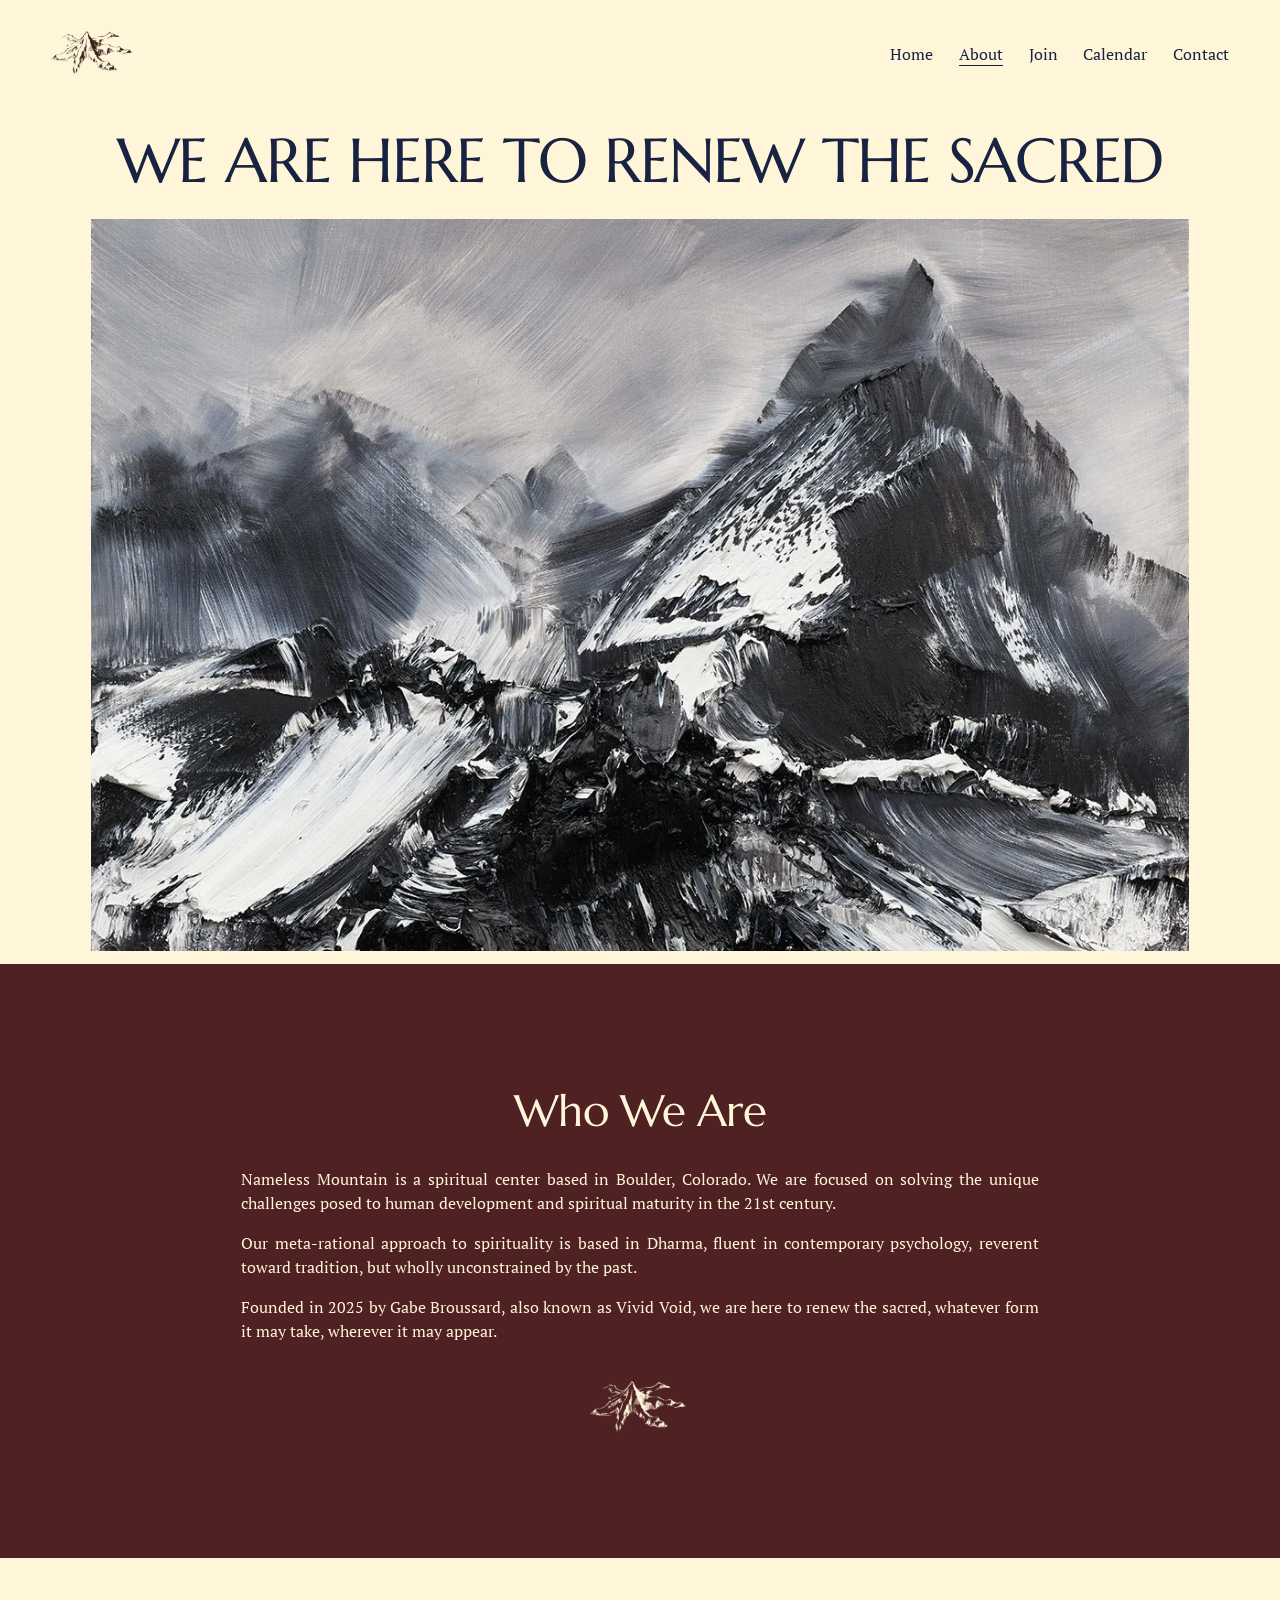
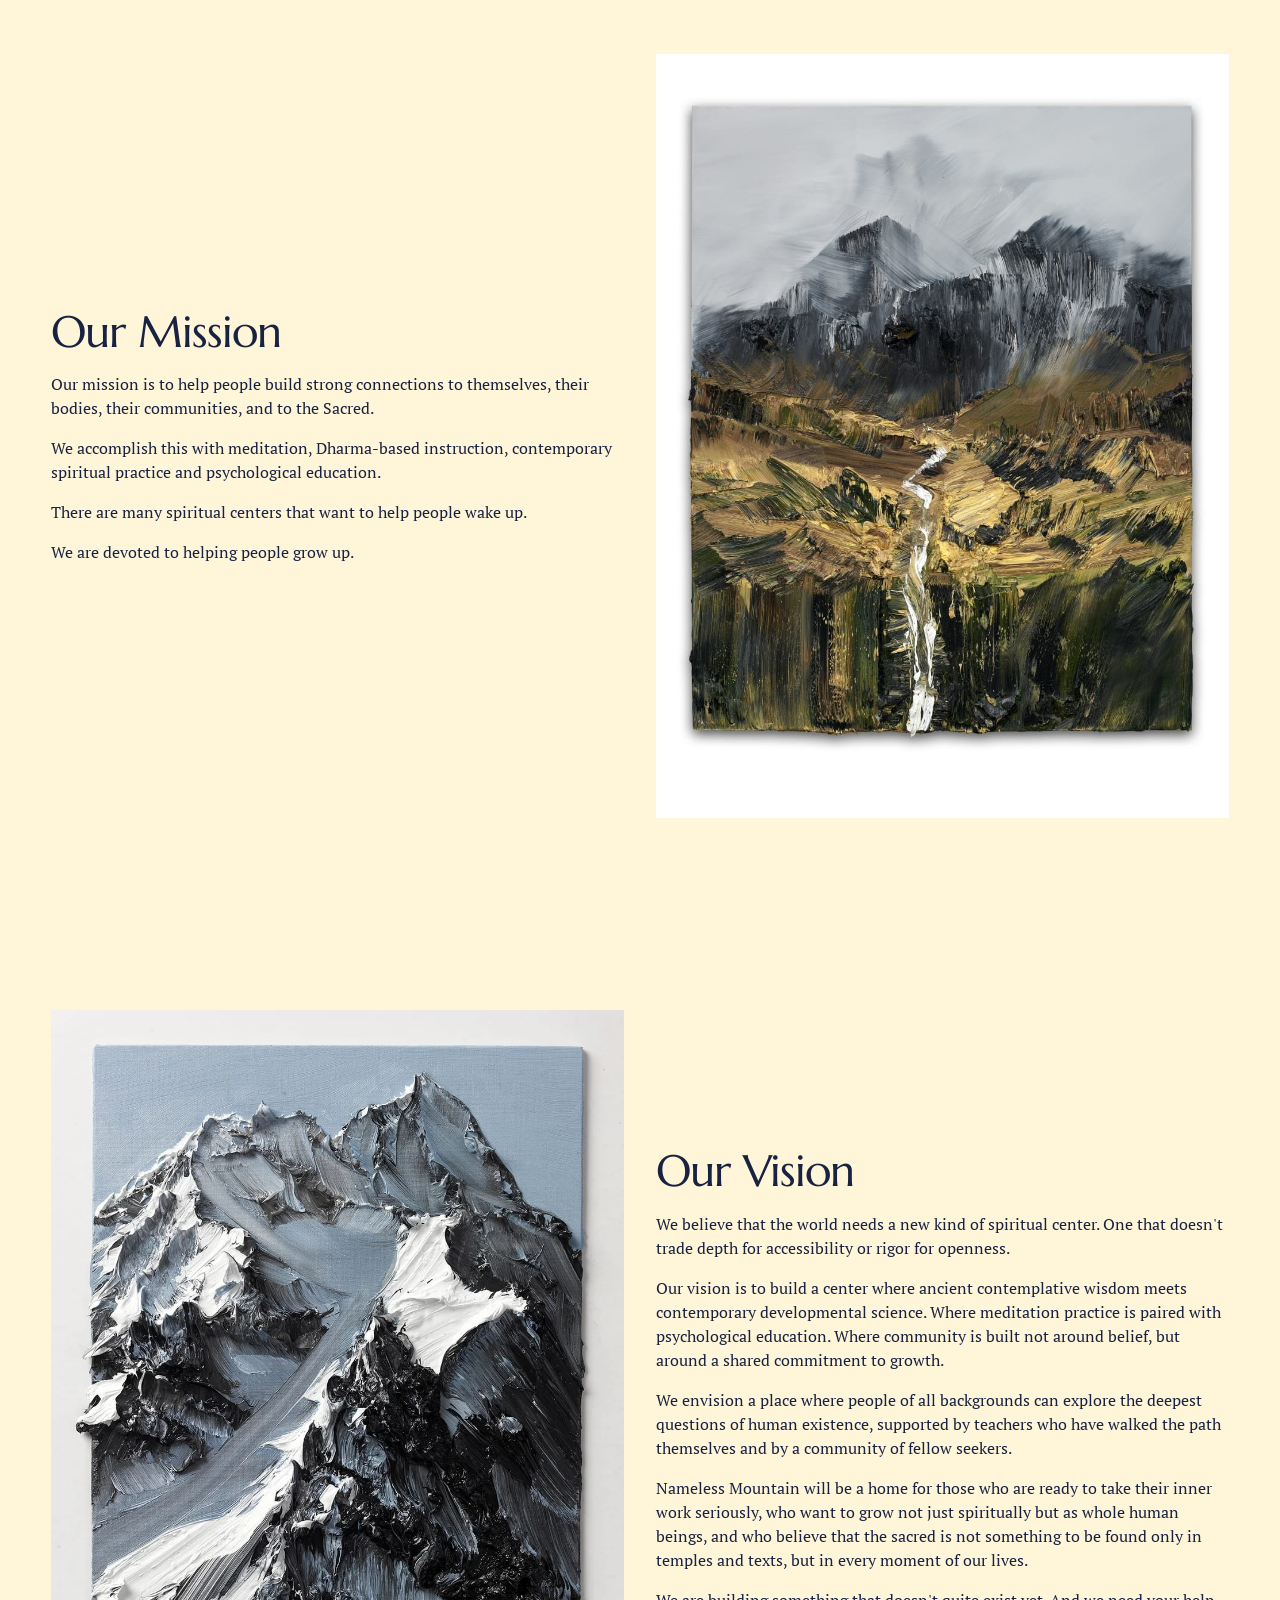
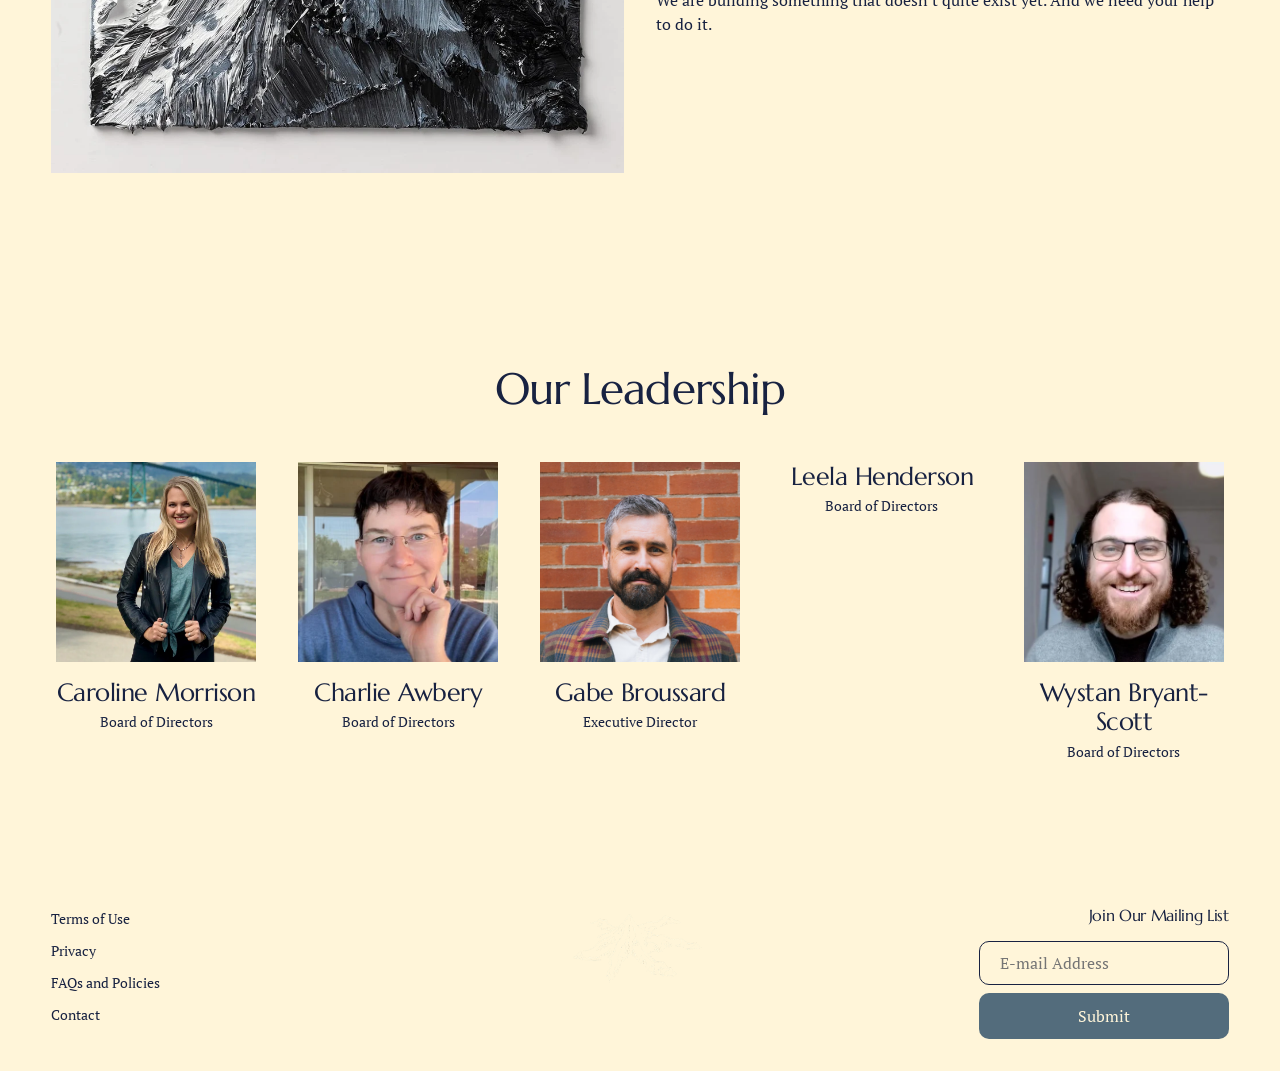
==== about.html @ 77c98026 "Clean rebuild of namelessmountain.org in minimal HTML/CSS/JS Mirror of the Squarespace-hosted site r" ====
<!doctype html>
<html lang="en-US">
<head>
  <meta charset="utf-8">
  <meta name="viewport" content="width=device-width, initial-scale=1">
  <title>Our Story - Nameless Mountain</title>
  <link rel="icon" type="image/x-icon" href="https://assets.squarespace.com/universal/default-favicon.ico">
  <link rel="stylesheet" href="style.css">
</head>
<body>
  <div class="site-wrapper">
    <header class="header">
      <div class="header-inner">
        <div class="header-logo">
          <a href="/"><img src="images/logo.png" alt="Nameless Mountain"></a>
        </div>
        <nav class="header-nav">
          <a href="/">Home</a>
          <a href="about.html" aria-current="page">About</a>
          <a href="join.html">Join</a>
          <a href="calendar.html">Calendar</a>
          <a href="contact.html">Contact</a>
        </nav>
        <button class="header-burger" aria-label="Menu" onclick="document.getElementById('mobile-menu').classList.add('open')">
          <span></span><span></span><span></span>
        </button>
      </div>
    </header>

    <div id="mobile-menu" class="mobile-menu">
      <button class="mobile-menu-close" aria-label="Close menu" onclick="this.parentElement.classList.remove('open')">&times;</button>
      <a href="/">Home</a>
      <a href="about.html">About</a>
      <a href="join.html">Join</a>
      <a href="calendar.html">Calendar</a>
      <a href="contact.html">Contact</a>
    </div>

    <main>
      <!-- Hero heading -->
      <section class="section section-white section-pad" style="padding-top: 8rem;">
        <div class="content-wrapper text-center">
          <h1>WE ARE HERE TO RENEW THE SACRED</h1>
        </div>
      </section>

      <!-- Landscape photo -->
      <section class="section section-white section-pad">
        <div class="content-wrapper" style="max-width: 1200px;">
          <img src="images/about-landscape.jpg" alt="Mountain landscape" class="img-cover" style="width: 100%; aspect-ratio: 3/2;">
        </div>
      </section>

      <!-- Who We Are -->
      <section class="section section-dark section-height-medium section-pad-xl">
        <div class="content-wrapper" style="max-width: 900px; text-align: center;">
          <h2>Who We Are</h2>
          <div class="text-justify" style="margin-top: 2rem;">
            <p>Nameless Mountain is a spiritual center based in Boulder, Colorado. We are focused on solving the unique challenges posed to human development and spiritual maturity in the 21st century.</p>
            <p>Our meta-rational approach to spirituality is based in Dharma, fluent in contemporary psychology, reverent toward tradition, but wholly unconstrained by the past.</p>
            <p>Founded in 2025 by Gabe Broussard, also known as Vivid Void, we are here to renew the sacred, whatever form it may take, wherever it may appear.</p>
          </div>
          <div style="margin-top: 2rem;">
            <img src="images/logo-cream.png" alt="Nameless Mountain" style="height: 60px; width: auto; margin: 0 auto;">
          </div>
        </div>
      </section>

      <!-- Our Mission -->
      <section class="section section-white section-pad-xl">
        <div class="content-wrapper">
          <div class="two-col">
            <div class="two-col-text">
              <h2>Our Mission</h2>
              <p>Our mission is to help people build strong connections to themselves, their bodies, their communities, and to the Sacred.</p>
              <p>We accomplish this with meditation, Dharma-based instruction, contemporary spiritual practice and psychological education.</p>
              <p>There are many spiritual centers that want to help people wake up.</p>
              <p>We are devoted to helping people grow up.</p>
            </div>
            <div>
              <img src="images/mission-painting.jpg" alt="Mountain painting" class="img-cover" style="aspect-ratio: 3/4;">
            </div>
          </div>
        </div>
      </section>

      <!-- Our Vision -->
      <section class="section section-white section-pad-xl">
        <div class="content-wrapper">
          <div class="two-col two-col-reverse">
            <div>
              <img src="images/vision-painting.jpg" alt="Mountain painting" class="img-cover" style="aspect-ratio: 3/4;">
            </div>
            <div class="two-col-text">
              <h2>Our Vision</h2>
              <p>We believe that the world needs a new kind of spiritual center. One that doesn't trade depth for accessibility or rigor for openness.</p>
              <p>Our vision is to build a center where ancient contemplative wisdom meets contemporary developmental science. Where meditation practice is paired with psychological education. Where community is built not around belief, but around a shared commitment to growth.</p>
              <p>We envision a place where people of all backgrounds can explore the deepest questions of human existence, supported by teachers who have walked the path themselves and by a community of fellow seekers.</p>
              <p>Nameless Mountain will be a home for those who are ready to take their inner work seriously, who want to grow not just spiritually but as whole human beings, and who believe that the sacred is not something to be found only in temples and texts, but in every moment of our lives.</p>
              <p>We are building something that doesn't quite exist yet. And we need your help to do it.</p>
            </div>
          </div>
        </div>
      </section>

      <!-- Our Leadership -->
      <section class="section section-white section-pad-xl">
        <div class="content-wrapper">
          <h2 class="text-center" style="margin-bottom: 3rem;">Our Leadership</h2>
          <div class="leadership-grid">
            <div class="leader">
              <img src="images/caroline.jpeg" alt="Caroline Morrison">
              <h4>Caroline Morrison</h4>
              <p>Board of Directors</p>
            </div>
            <div class="leader">
              <img src="images/charlie.jpeg" alt="Charlie Awbery">
              <h4>Charlie Awbery</h4>
              <p>Board of Directors</p>
            </div>
            <div class="leader">
              <img src="images/gabe.webp" alt="Gabe Broussard">
              <h4>Gabe Broussard</h4>
              <p>Executive Director</p>
            </div>
            <div class="leader">
              <h4>Leela Henderson</h4>
              <p>Board of Directors</p>
            </div>
            <div class="leader">
              <img src="images/wystan.jfif" alt="Wystan Bryant-Scott">
              <h4>Wystan Bryant-Scott</h4>
              <p>Board of Directors</p>
            </div>
          </div>
        </div>
      </section>
    </main>

    <footer class="footer">
      <div class="content-wrapper">
        <div class="footer-grid">
          <div class="footer-links-col">
            <ul class="footer-links">
              <li><a href="terms-of-use.html">Terms of Use</a></li>
              <li><a href="#">Privacy</a></li>
              <li><a href="#">FAQs and Policies</a></li>
              <li><a href="contact.html">Contact</a></li>
            </ul>
          </div>
          <div class="footer-logo">
            <a href="/"><img src="images/logo-cream.png" alt="Nameless Mountain"></a>
          </div>
          <div class="footer-signup">
            <h4>Join Our Mailing List</h4>
            <form class="footer-signup-form" onsubmit="event.preventDefault(); this.innerHTML='<p>Thank you!</p>';">
              <input type="email" placeholder="E-mail Address" required>
              <button type="submit">Submit</button>
            </form>
          </div>
        </div>
      </div>
    </footer>
  </div>
</body>
</html>
---- style.css ----
/* Nameless Mountain - Clean Rebuild */
/* Fonts: Marcellus (headings), PT Serif (body) */
@import url('https://fonts.googleapis.com/css2?family=Marcellus&family=PT+Serif:ital,wght@0,400;0,700;1,400;1,700&display=swap');

:root {
  --white-hsl: 44.21, 100%, 92.55%;
  --lightAccent-hsl: 194.55, 14.29%, 54.71%;
  --accent-hsl: 203.41, 19.81%, 40.59%;
  --darkAccent-hsl: 359, 41%, 22%;
  --black-hsl: 225.37, 46.07%, 17.45%;

  --cream: hsla(var(--white-hsl), 1);        /* #fff5d9 */
  --blue-gray: hsla(var(--lightAccent-hsl), 1); /* #7b949c */
  --steel-blue: hsla(var(--accent-hsl), 1);  /* #536c7c */
  --burgundy: hsla(var(--darkAccent-hsl), 1); /* #4f2122 */
  --navy: hsla(var(--black-hsl), 1);         /* #182241 */

  --heading-font: "Marcellus", serif;
  --body-font: "PT Serif", serif;
  --base-font-size: 16px;
  --site-max-width: 1400px;
  --site-gutter: 4vw;
  --mobile-gutter: 6vw;
}

*, *::before, *::after { box-sizing: border-box; margin: 0; padding: 0; }

html { font-size: var(--base-font-size); }

body {
  font-family: var(--body-font);
  font-weight: 400;
  line-height: 1.5;
  color: var(--navy);
  background-color: var(--cream);
  -webkit-font-smoothing: antialiased;
}

img { max-width: 100%; height: auto; display: block; }
a { color: inherit; }

/* Typography */
h1, h2, h3, h4 {
  font-family: var(--heading-font);
  font-weight: 400;
  letter-spacing: -0.02em;
  line-height: 1.2;
  margin: 0;
}

h1 { font-size: clamp(2rem, 3.6vw + 1rem, 4rem); line-height: 1.06; }
h2 { font-size: clamp(1.8rem, 2.16vw + 1rem, 2.8rem); line-height: 1.11; }
h3 { font-size: clamp(1.5rem, 1.44vw + 1rem, 2.2rem); line-height: 1.14; }
h4 { font-size: clamp(1.2rem, 0.72vw + 1rem, 1.6rem); line-height: 1.17; }

p { margin: 1rem 0; }
p:first-child { margin-top: 0; }
p:last-child { margin-bottom: 0; }

p a {
  color: var(--steel-blue);
  text-decoration: underline;
  text-decoration-thickness: 1px;
  text-underline-offset: 0.2em;
}

.text-large {
  font-size: clamp(1.1rem, 0.48vw + 1rem, 1.4rem);
}

.text-center { text-align: center; }
.text-justify { text-align: justify; }

/* Layout */
.site-wrapper {
  display: flex;
  flex-direction: column;
  min-height: 100vh;
}

.content-wrapper {
  max-width: var(--site-max-width);
  margin: 0 auto;
  width: 100%;
  padding-left: var(--site-gutter);
  padding-right: var(--site-gutter);
}

/* Header */
.header {
  position: absolute;
  top: 0; left: 0; right: 0;
  z-index: 10;
}

.header-inner {
  max-width: var(--site-max-width);
  margin: 0 auto;
  display: flex;
  align-items: center;
  padding: 2vw var(--site-gutter);
}

.header-logo a { display: inline-block; }
.header-logo img { height: 51px; width: auto; }

.header-nav {
  margin-left: auto;
  display: flex;
  gap: 2vw;
  list-style: none;
}

.header-nav a {
  font-family: var(--body-font);
  font-size: 1rem;
  text-decoration: none;
  color: var(--navy);
  line-height: 1.5;
}

.header-nav a:hover { opacity: 0.7; }
.header-nav a[aria-current="page"] { text-decoration: underline; text-underline-offset: 0.3em; text-decoration-thickness: 1px; }

/* Burger menu */
.header-burger {
  display: none;
  flex-direction: column;
  justify-content: center;
  align-items: center;
  width: 35px;
  height: 35px;
  margin-left: auto;
  cursor: pointer;
  background: none;
  border: none;
  padding: 0;
  gap: 8px;
}

.header-burger span {
  display: block;
  width: 100%;
  height: 1px;
  background-color: var(--navy);
  transition: transform 250ms cubic-bezier(0.2, 0.6, 0.3, 1);
}

/* Mobile menu overlay */
.mobile-menu {
  display: none;
  position: fixed;
  inset: 0;
  z-index: 100;
  background: var(--cream);
  flex-direction: column;
  justify-content: center;
  align-items: center;
  gap: 2rem;
}

.mobile-menu.open { display: flex; }

.mobile-menu-close {
  position: absolute;
  top: 6vw;
  right: 6vw;
  background: none;
  border: none;
  font-size: 2rem;
  cursor: pointer;
  color: var(--navy);
  font-family: var(--body-font);
  line-height: 1;
}

.mobile-menu a {
  font-family: var(--heading-font);
  font-size: 8.5vmin;
  text-decoration: none;
  color: var(--navy);
}

.mobile-menu a:hover { opacity: 0.7; }

/* Sections */
.section {
  position: relative;
  display: flex;
  align-items: center;
  justify-content: center;
  width: 100%;
}

.section-white { background-color: var(--cream); color: var(--navy); }
.section-dark { background-color: var(--burgundy); color: var(--cream); }
.section-dark a { color: var(--cream); }
.section-black { background-color: var(--navy); color: var(--cream); }
.section-black a { color: var(--cream); }
.section-light { background-color: var(--blue-gray); color: var(--navy); }

/* Hero sections with background images */
.section-hero {
  min-height: 70vh;
  background-size: cover;
  background-position: center;
}

.section-hero-overlay {
  position: absolute;
  inset: 0;
  background: rgba(0, 0, 0, 0.2);
  z-index: 0;
}

.section-hero .content-wrapper { position: relative; z-index: 1; }

/* Two-column layout */
.two-col {
  display: grid;
  grid-template-columns: 1fr 1fr;
  gap: 2rem;
  align-items: center;
}

.two-col-text { padding: 2rem 0; }

/* Three-column layout */
.three-col {
  display: grid;
  grid-template-columns: repeat(3, 1fr);
  gap: 2rem;
}

/* Image styles */
.img-cover {
  width: 100%;
  height: 100%;
  object-fit: cover;
}

.img-contain {
  width: 100%;
  height: 100%;
  object-fit: contain;
}

/* Section padding */
.section-pad {
  padding-top: calc(10vmax / 10);
  padding-bottom: calc(10vmax / 10);
}

.section-pad-lg {
  padding-top: 4rem;
  padding-bottom: 4rem;
}

.section-pad-xl {
  padding-top: 6rem;
  padding-bottom: 6rem;
}

.section-height-medium { min-height: 66vh; }
.section-height-small { min-height: 33vh; }

/* Buttons */
.btn {
  display: inline-block;
  font-family: var(--body-font);
  font-size: 1rem;
  font-weight: 400;
  letter-spacing: 0;
  line-height: 1.2;
  text-decoration: none;
  padding: 1rem 1.3rem;
  border-radius: 10px;
  border: 1px solid transparent;
  cursor: pointer;
  transition: opacity 0.2s;
}

.btn:hover { opacity: 0.8; }

.btn-primary {
  background-color: var(--steel-blue);
  color: var(--cream);
}

.btn-secondary {
  background-color: transparent;
  color: var(--steel-blue);
  border-color: var(--steel-blue);
}

/* Dark/black section buttons */
.section-dark .btn-primary,
.section-black .btn-primary {
  background-color: var(--cream);
  color: var(--navy);
}

.btn-stretch { display: block; width: 100%; text-align: center; }

/* Cards */
.card { text-align: center; }
.card img {
  width: 100%;
  aspect-ratio: 5/6;
  object-fit: contain;
  margin-bottom: 1rem;
}
.card h4 a { text-decoration: none; }
.card h4 a:hover { opacity: 0.7; }

/* Leadership grid */
.leadership-grid {
  display: grid;
  grid-template-columns: repeat(auto-fit, minmax(200px, 1fr));
  gap: 2rem;
  text-align: center;
}

.leader {
  display: flex;
  flex-direction: column;
  align-items: center;
}

.leader img {
  width: 200px;
  height: 200px;
  object-fit: cover;
  border-radius: 0;
  margin-bottom: 1rem;
}

.leader h4 { margin-bottom: 0.25rem; }
.leader p { margin: 0; font-size: 0.9rem; }

/* Event list */
.event-list { display: flex; flex-direction: column; gap: 3rem; }

.event {
  display: grid;
  grid-template-columns: 200px auto 1fr;
  gap: 1.5rem;
  align-items: start;
}

.event-thumb {
  width: 200px;
  height: 200px;
  object-fit: cover;
}

.event-date {
  text-align: center;
  font-family: var(--heading-font);
  padding-top: 0.25rem;
}

.event-date .month {
  display: block;
  font-size: 0.9rem;
  text-transform: uppercase;
  letter-spacing: 0.05em;
}

.event-date .day {
  display: block;
  font-size: 2rem;
  line-height: 1.2;
}

.event-info h3 { margin-bottom: 0.5rem; }

.event-meta {
  font-size: 0.9rem;
  color: inherit;
  opacity: 0.8;
  margin-bottom: 0.75rem;
}

.event-meta p { margin: 0.25rem 0; }

.event-excerpt { margin-bottom: 1rem; }

.event-cta {
  display: inline-block;
  font-family: var(--body-font);
  font-weight: 400;
  font-size: 0.9rem;
  text-decoration: none;
  color: inherit;
  padding: 0.6rem 1.2rem;
  border: 1px solid;
  border-radius: 10px;
}

.event-cta:hover { opacity: 0.7; }

/* Contact form */
.contact-grid {
  display: grid;
  grid-template-columns: 1fr 1fr;
  gap: 3rem;
  align-items: start;
}

.form-group { margin-bottom: 11px; }

.form-group label {
  display: block;
  font-size: 0.9rem;
  margin-bottom: 4px;
}

.form-group input,
.form-group textarea {
  width: 100%;
  padding: 10px 20px;
  border: 1px solid var(--navy);
  border-radius: 10px;
  font-family: var(--body-font);
  font-size: 1rem;
  color: var(--navy);
  background-color: var(--blue-gray);
}

.form-group input::placeholder,
.form-group textarea::placeholder {
  color: hsla(var(--black-hsl), 0.55);
}

.form-group textarea { height: 4em; resize: vertical; }

.form-group input:focus,
.form-group textarea:focus {
  outline: 2px solid var(--steel-blue);
  outline-offset: 2px;
}

.form-row {
  display: grid;
  grid-template-columns: 1fr 1fr;
  gap: 10px;
}

/* Footer */
.footer {
  margin-top: auto;
  background-color: var(--cream);
  color: var(--navy);
}

.footer-grid {
  display: grid;
  grid-template-columns: 1fr auto 1fr;
  gap: 2rem;
  align-items: start;
  padding-top: 3rem;
  padding-bottom: 2rem;
}

.footer-links { list-style: none; }
.footer-links li { margin-bottom: 0.5rem; }
.footer-links a {
  text-decoration: none;
  font-size: 0.9rem;
}
.footer-links a:hover { text-decoration: underline; }

.footer-logo { text-align: center; }
.footer-logo img { height: 80px; width: auto; margin: 0 auto; }

.footer-signup { text-align: right; }
.footer-signup h4 { margin-bottom: 1rem; font-size: 1rem; }

.footer-signup-form {
  display: flex;
  flex-direction: column;
  gap: 0.5rem;
  max-width: 250px;
  margin-left: auto;
}

.footer-signup-form input {
  padding: 10px 20px;
  border: 1px solid var(--navy);
  border-radius: 10px;
  font-family: var(--body-font);
  font-size: 1rem;
  color: var(--navy);
  background: var(--cream);
}

.footer-signup-form input:focus {
  outline: 2px solid var(--steel-blue);
  outline-offset: 2px;
}

.footer-signup-form button {
  padding: 0.75rem 1.3rem;
  border-radius: 10px;
  border: none;
  background: var(--steel-blue);
  color: var(--cream);
  font-family: var(--body-font);
  font-size: 1rem;
  cursor: pointer;
}

.footer-signup-form button:hover { opacity: 0.8; }

/* Responsive */
@media (max-width: 799px) {
  .content-wrapper {
    padding-left: var(--mobile-gutter);
    padding-right: var(--mobile-gutter);
  }

  .header-inner {
    padding: 6vw var(--mobile-gutter);
  }

  .header-logo img { height: 30px; }

  .header-nav { display: none; }
  .header-burger { display: flex; }

  .two-col {
    grid-template-columns: 1fr;
  }

  .two-col-reverse > :first-child { order: 2; }
  .two-col-reverse > :last-child { order: 1; }

  .three-col {
    grid-template-columns: 1fr;
  }

  .event {
    grid-template-columns: 1fr;
    gap: 1rem;
  }

  .event-thumb {
    width: 100%;
    height: auto;
    aspect-ratio: 1;
  }

  .event-date {
    display: flex;
    gap: 0.5rem;
    align-items: baseline;
  }

  .contact-grid {
    grid-template-columns: 1fr;
  }

  .contact-grid .contact-image { order: 2; }

  .footer-grid {
    grid-template-columns: 1fr;
    text-align: center;
  }

  .footer-signup { text-align: center; }
  .footer-signup-form { margin: 0 auto; }

  .leadership-grid {
    grid-template-columns: 1fr 1fr;
  }

  .mobile-menu a { font-size: 8.5vmin; }

  h1 { font-size: clamp(2rem, 5vw + 1rem, 3rem); }
}

@media (min-width: 576px) and (max-width: 799px) {
  .mobile-menu a { font-size: 6.6vmin; }
}

/* Dark header variant (for pages with dark hero) */
.header-dark .header-nav a,
.header-dark .header-logo a { color: var(--cream); }
.header-dark .header-burger span { background-color: var(--cream); }
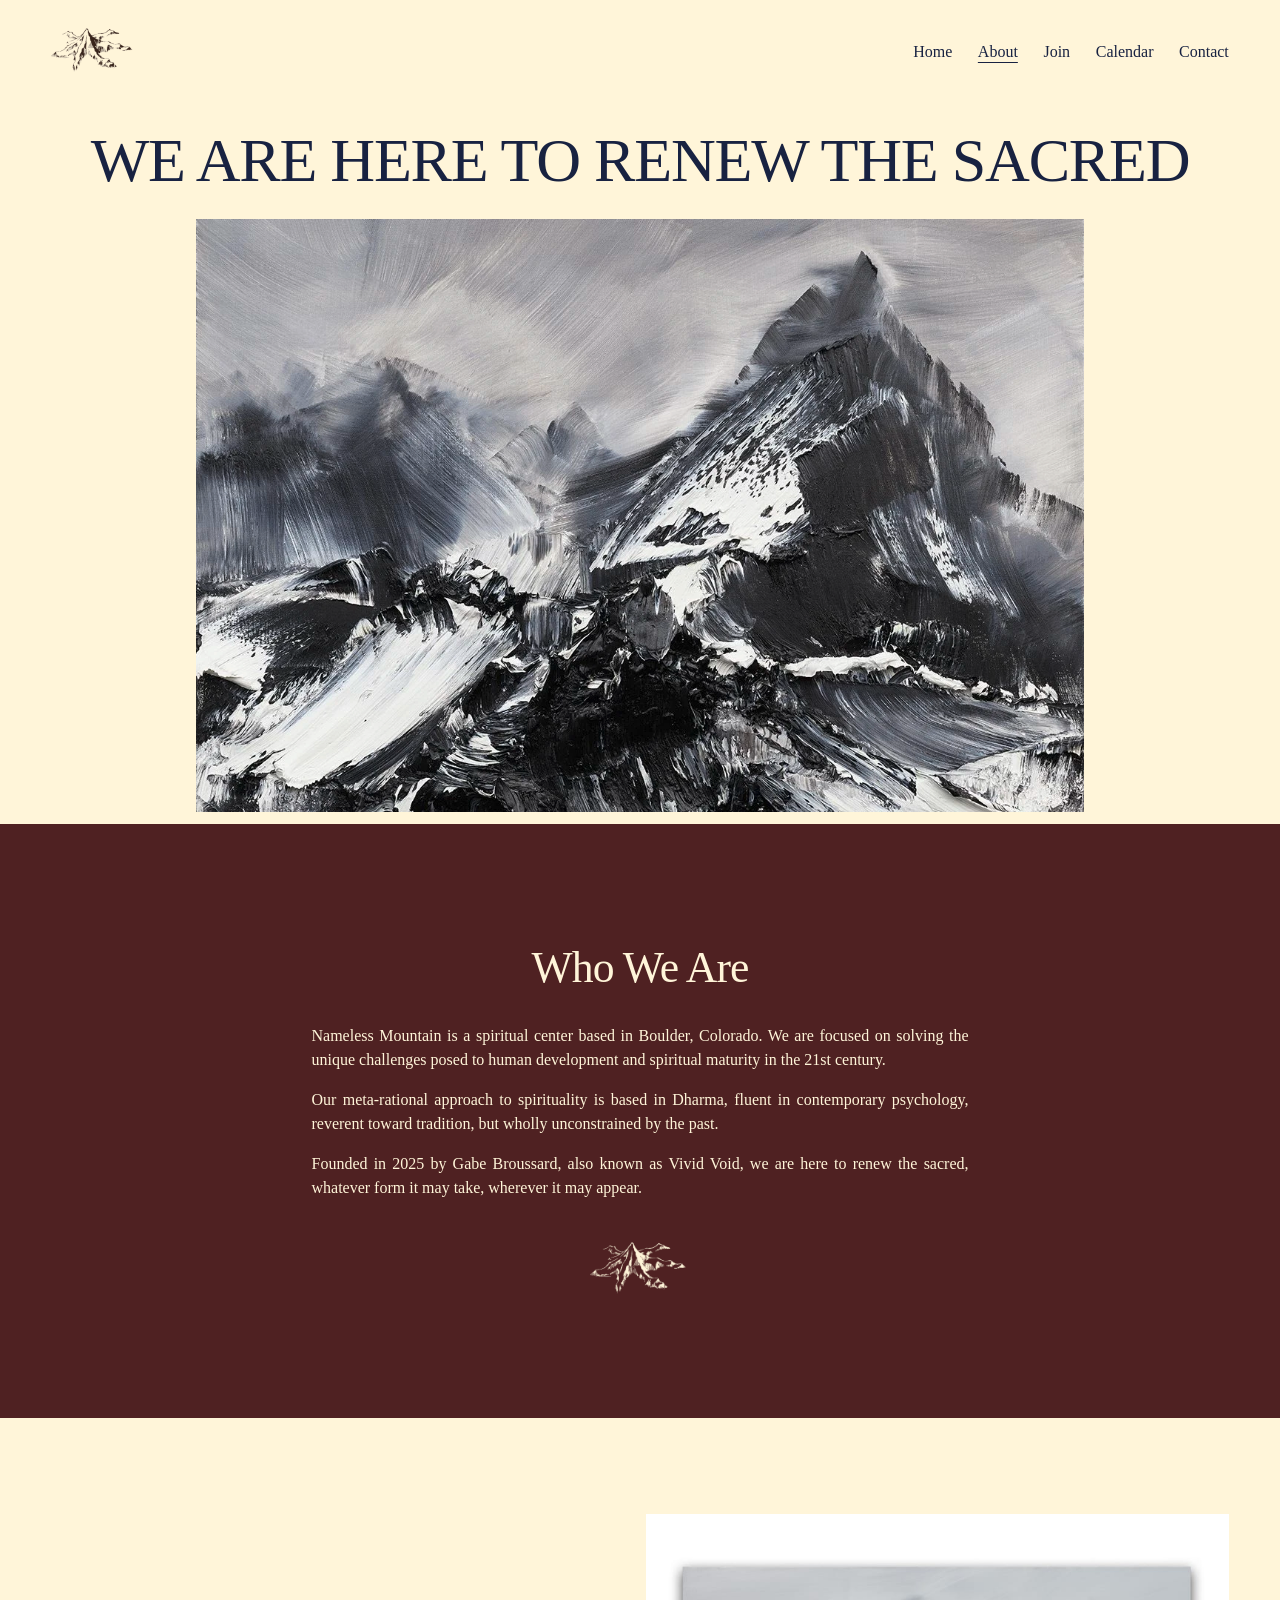
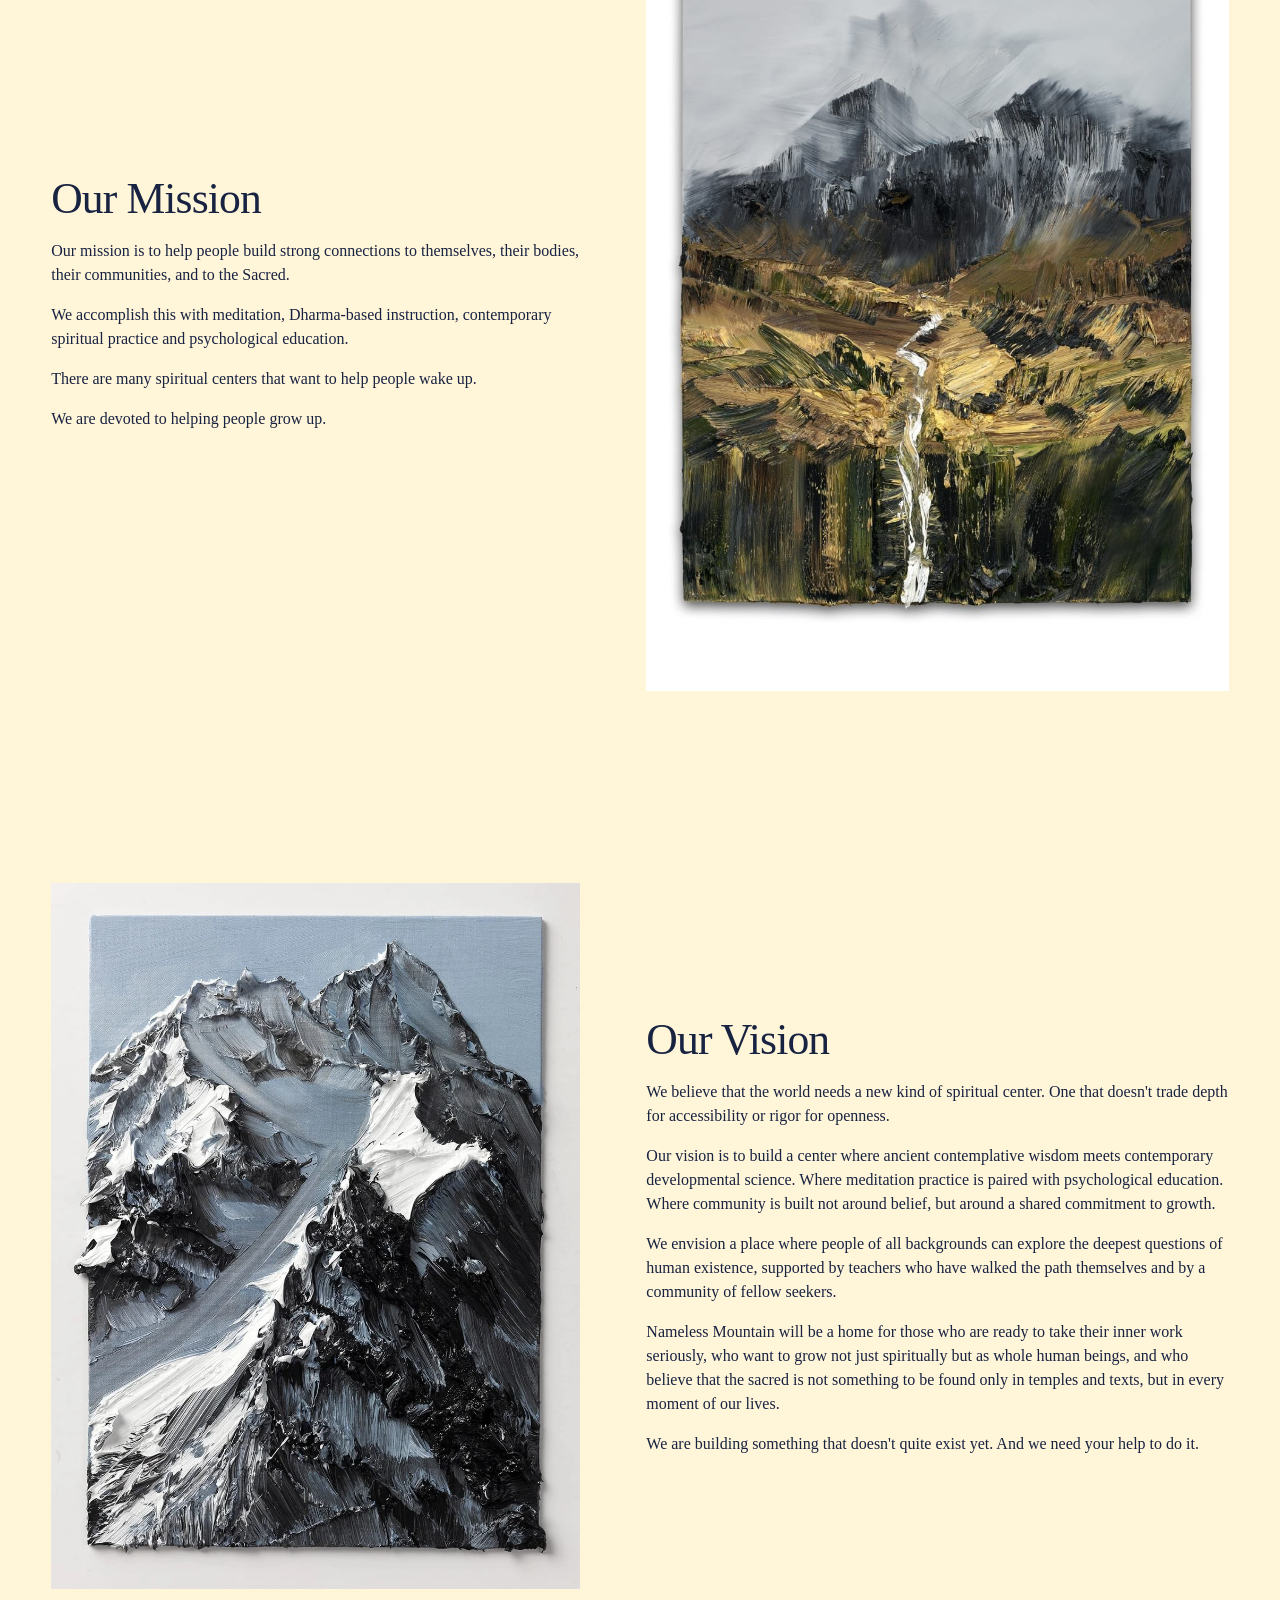
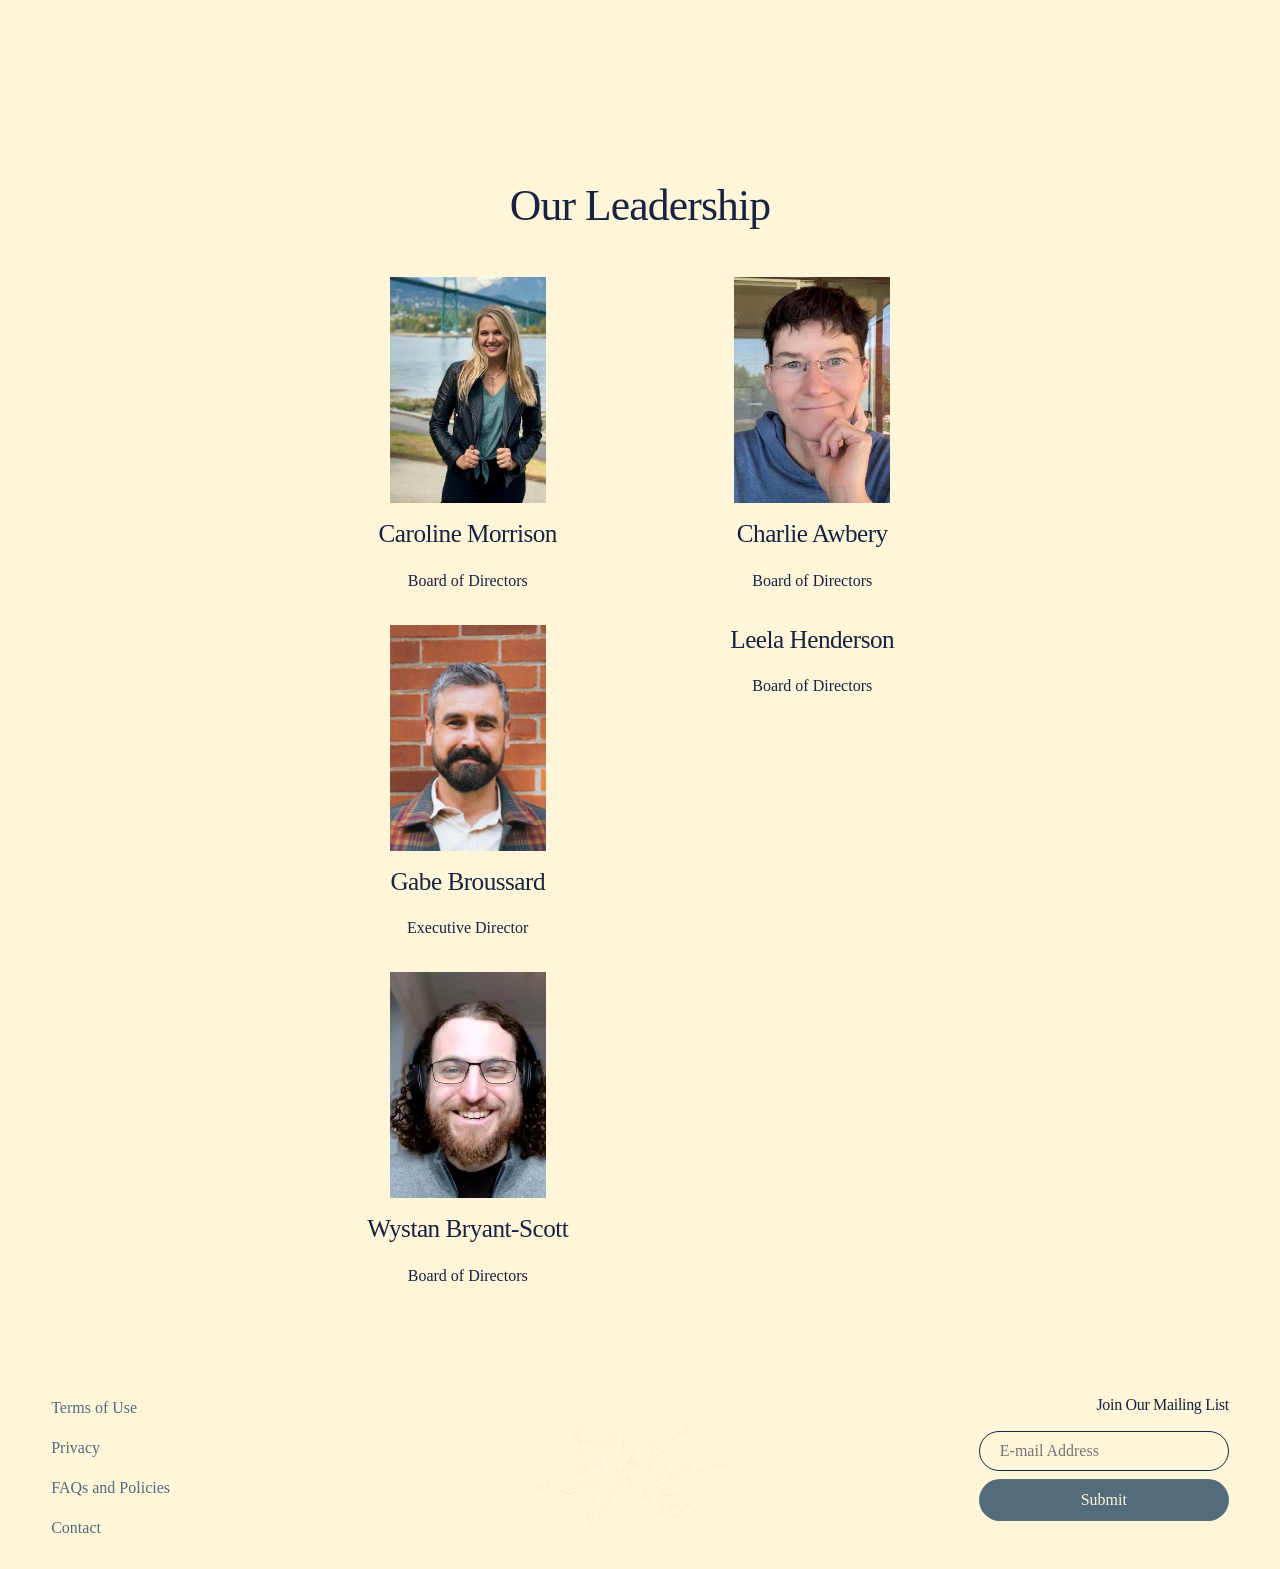
==== commit e0d9ea38: "Match Squarespace grid layout across all pages - Fix 20px content offset by increasing site-max-widt" ====
--- a/about.html
+++ b/about.html
@@ -46,14 +46,14 @@
 
       <!-- Landscape photo -->
       <section class="section section-white section-pad">
-        <div class="content-wrapper" style="max-width: 1200px;">
+        <div class="content-wrapper" style="max-width: 991px;">
           <img src="images/about-landscape.jpg" alt="Mountain landscape" class="img-cover" style="width: 100%; aspect-ratio: 3/2;">
         </div>
       </section>
 
       <!-- Who We Are -->
       <section class="section section-dark section-height-medium section-pad-xl">
-        <div class="content-wrapper" style="max-width: 900px; text-align: center;">
+        <div class="content-wrapper" style="max-width: calc(657px + 2 * var(--site-gutter)); text-align: center;">
           <h2>Who We Are</h2>
           <div class="text-justify" style="margin-top: 2rem;">
             <p>Nameless Mountain is a spiritual center based in Boulder, Colorado. We are focused on solving the unique challenges posed to human development and spiritual maturity in the 21st century.</p>
@@ -61,7 +61,7 @@
             <p>Founded in 2025 by Gabe Broussard, also known as Vivid Void, we are here to renew the sacred, whatever form it may take, wherever it may appear.</p>
           </div>
           <div style="margin-top: 2rem;">
-            <img src="images/logo-cream.png" alt="Nameless Mountain" style="height: 60px; width: auto; margin: 0 auto;">
+            <img src="images/logo-cream.png" alt="Nameless Mountain" style="height: 68px; width: 100px; margin: 0 auto; object-fit: contain;">
           </div>
         </div>
       </section>
@@ -105,7 +105,7 @@
 
       <!-- Our Leadership -->
       <section class="section section-white section-pad-xl">
-        <div class="content-wrapper">
+        <div class="content-wrapper" style="max-width: calc(657px + 2 * var(--site-gutter));">
           <h2 class="text-center" style="margin-bottom: 3rem;">Our Leadership</h2>
           <div class="leadership-grid">
             <div class="leader">
--- a/style.css
+++ b/style.css
@@ -1,6 +1,35 @@
 /* Nameless Mountain - Clean Rebuild */
 /* Fonts: Marcellus (headings), PT Serif (body) */
-@import url('https://fonts.googleapis.com/css2?family=Marcellus&family=PT+Serif:ital,wght@0,400;0,700;1,400;1,700&display=swap');
+@font-face {
+  font-family: 'Marcellus';
+  font-style: normal;
+  font-weight: 400;
+  src: url(fonts/wEO_EBrOk8hQLDvIAF8FUQ.ttf) format('truetype');
+}
+@font-face {
+  font-family: 'PT Serif';
+  font-style: normal;
+  font-weight: 400;
+  src: url(fonts/EJRVQgYoZZY2vCFuvDFR.ttf) format('truetype');
+}
+@font-face {
+  font-family: 'PT Serif';
+  font-style: normal;
+  font-weight: 700;
+  src: url(fonts/EJRSQgYoZZY2vCFuvAnt65qV.ttf) format('truetype');
+}
+@font-face {
+  font-family: 'PT Serif';
+  font-style: italic;
+  font-weight: 400;
+  src: url(fonts/EJRTQgYoZZY2vCFuvAFTzro.ttf) format('truetype');
+}
+@font-face {
+  font-family: 'PT Serif';
+  font-style: italic;
+  font-weight: 700;
+  src: url(fonts/EJRQQgYoZZY2vCFuvAFT9gaQVy4.ttf) format('truetype');
+}
 
 :root {
   --white-hsl: 44.21, 100%, 92.55%;
@@ -18,22 +47,23 @@
   --heading-font: "Marcellus", serif;
   --body-font: "PT Serif", serif;
   --base-font-size: 16px;
-  --site-max-width: 1400px;
+  --site-max-width: 1500px;
   --site-gutter: 4vw;
   --mobile-gutter: 6vw;
 }
 
 *, *::before, *::after { box-sizing: border-box; margin: 0; padding: 0; }
 
-html { font-size: var(--base-font-size); }
+html { font-size: var(--base-font-size); overflow-x: hidden; }
 
 body {
   font-family: var(--body-font);
   font-weight: 400;
-  line-height: 1.5;
+  line-height: 1.5em;
   color: var(--navy);
   background-color: var(--cream);
   -webkit-font-smoothing: antialiased;
+  overflow-x: hidden;
 }
 
 img { max-width: 100%; height: auto; display: block; }
@@ -46,14 +76,15 @@
   letter-spacing: -0.02em;
   line-height: 1.2;
   margin: 0;
-}
-
-h1 { font-size: clamp(2rem, 3.6vw + 1rem, 4rem); line-height: 1.06; }
-h2 { font-size: clamp(1.8rem, 2.16vw + 1rem, 2.8rem); line-height: 1.11; }
-h3 { font-size: clamp(1.5rem, 1.44vw + 1rem, 2.2rem); line-height: 1.14; }
-h4 { font-size: clamp(1.2rem, 0.72vw + 1rem, 1.6rem); line-height: 1.17; }
-
-p { margin: 1rem 0; }
+  overflow-wrap: break-word;
+}
+
+h1 { font-size: clamp(2rem, 3.6vw + 1rem, 4.5rem); line-height: 1.056em; }
+h2 { font-size: clamp(1.8rem, 2.16vw + 1rem, 3rem); line-height: 1.1136em; }
+h3 { font-size: clamp(1.5rem, 1.44vw + 1rem, 2.5rem); line-height: 1.1424em; }
+h4 { font-size: clamp(1.2rem, 0.72vw + 1rem, 1.8rem); line-height: 1.1712em; }
+
+p { margin: 1rem 0; line-height: 1.5em; }
 p:first-child { margin-top: 0; }
 p:last-child { margin-bottom: 0; }
 
@@ -65,7 +96,8 @@
 }
 
 .text-large {
-  font-size: clamp(1.1rem, 0.48vw + 1rem, 1.4rem);
+  font-size: clamp(1.1rem, 0.48vw + 1rem, 1.5rem);
+  line-height: 1.5em;
 }
 
 .text-center { text-align: center; }
@@ -98,7 +130,7 @@
   margin: 0 auto;
   display: flex;
   align-items: center;
-  padding: 2vw var(--site-gutter);
+  padding: 1.8vw var(--site-gutter);
 }
 
 .header-logo a { display: inline-block; }
@@ -116,7 +148,10 @@
   font-size: 1rem;
   text-decoration: none;
   color: var(--navy);
-  line-height: 1.5;
+  line-height: 24px;
+  padding: 1.6px 0;
+  display: flex;
+  align-items: center;
 }
 
 .header-nav a:hover { opacity: 0.7; }
@@ -190,6 +225,7 @@
   align-items: center;
   justify-content: center;
   width: 100%;
+  overflow: hidden;
 }
 
 .section-white { background-color: var(--cream); color: var(--navy); }
@@ -215,12 +251,68 @@
 
 .section-hero .content-wrapper { position: relative; z-index: 1; }
 
+/* Home page hero — matches original 24-col fluid engine grid */
+.hero-home {
+  display: grid;
+  grid-template-columns: 1fr 1fr;
+  width: 100%;
+  min-height: 0;
+}
+
+.hero-home-image {
+  grid-column: 2;
+  grid-row: 1;
+  padding-top: 100px;
+  min-height: 878px;
+}
+
+.hero-home-image img {
+  width: 100%;
+  height: 100%;
+  object-fit: contain;
+  object-position: top right;
+  display: block;
+}
+
+.hero-home-text {
+  grid-column: 1;
+  grid-row: 1;
+  display: flex;
+  flex-direction: column;
+  justify-content: center;
+  padding: 10.9rem var(--site-gutter) 3rem 58px;
+  z-index: 1;
+}
+
+.hero-home-text h1 {
+  margin-bottom: 2rem;
+}
+
+.hero-home-text .text-large {
+  max-width: 85%;
+  margin-bottom: 3rem;
+}
+
+.hero-home-cta {
+  max-width: 323px;
+  margin-left: calc(167px - 58px);
+}
+
+.btn-stretch {
+  display: block;
+  text-align: center;
+  padding: 1.3rem 1.5rem;
+}
+
 /* Two-column layout */
 .two-col {
   display: grid;
-  grid-template-columns: 1fr 1fr;
-  gap: 2rem;
+  grid-template-columns: 546fr 601fr;
+  gap: 66px;
   align-items: center;
+  max-width: 1213px;
+  margin-left: auto;
+  margin-right: auto;
 }
 
 .two-col-text { padding: 2rem 0; }
@@ -229,7 +321,10 @@
 .three-col {
   display: grid;
   grid-template-columns: repeat(3, 1fr);
-  gap: 2rem;
+  gap: 122px;
+  max-width: 1213px;
+  margin-left: auto;
+  margin-right: auto;
 }
 
 /* Image styles */
@@ -274,7 +369,7 @@
   line-height: 1.2;
   text-decoration: none;
   padding: 1rem 1.3rem;
-  border-radius: 10px;
+  border-radius: 300px;
   border: 1px solid transparent;
   cursor: pointer;
   transition: opacity 0.2s;
@@ -288,9 +383,10 @@
 }
 
 .btn-secondary {
-  background-color: transparent;
-  color: var(--steel-blue);
-  border-color: var(--steel-blue);
+  background-color: var(--burgundy);
+  color: #fff;
+  border-color: var(--burgundy);
+  border-radius: 0;
 }
 
 /* Dark/black section buttons */
@@ -306,11 +402,11 @@
 .card { text-align: center; }
 .card img {
   width: 100%;
-  aspect-ratio: 5/6;
+  max-height: 226px;
   object-fit: contain;
   margin-bottom: 1rem;
 }
-.card h4 a { text-decoration: none; }
+.card h4 a { text-decoration: underline; text-decoration-thickness: 1px; color: var(--blue-gray); }
 .card h4 a:hover { opacity: 0.7; }
 
 /* Leadership grid */
@@ -328,49 +424,47 @@
 }
 
 .leader img {
-  width: 200px;
-  height: 200px;
+  width: 156px;
+  height: 226px;
   object-fit: cover;
   border-radius: 0;
   margin-bottom: 1rem;
 }
 
 .leader h4 { margin-bottom: 0.25rem; }
-.leader p { margin: 0; font-size: 0.9rem; }
+.leader p { margin: 0; font-size: 1rem; margin-top: 1rem; }
 
 /* Event list */
 .event-list { display: flex; flex-direction: column; gap: 3rem; }
 
 .event {
-  display: grid;
-  grid-template-columns: 200px auto 1fr;
-  gap: 1.5rem;
+  display: flex;
+  gap: 33px;
   align-items: start;
 }
 
 .event-thumb {
-  width: 200px;
-  height: 200px;
+  width: 464px;
+  min-width: 464px;
+  height: 310px;
   object-fit: cover;
 }
 
 .event-date {
-  text-align: center;
   font-family: var(--heading-font);
-  padding-top: 0.25rem;
+  margin-bottom: 0.5rem;
 }
 
 .event-date .month {
-  display: block;
-  font-size: 0.9rem;
   text-transform: uppercase;
   letter-spacing: 0.05em;
+  font-size: 0.9rem;
 }
 
 .event-date .day {
-  display: block;
   font-size: 2rem;
   line-height: 1.2;
+  margin-left: 0.25rem;
 }
 
 .event-info h3 { margin-bottom: 0.5rem; }
@@ -390,12 +484,13 @@
   display: inline-block;
   font-family: var(--body-font);
   font-weight: 400;
-  font-size: 0.9rem;
+  font-size: 1rem;
   text-decoration: none;
-  color: inherit;
-  padding: 0.6rem 1.2rem;
-  border: 1px solid;
-  border-radius: 10px;
+  color: var(--cream);
+  background-color: var(--steel-blue);
+  padding: 16px 20.8px;
+  border: none;
+  border-radius: 300px;
 }
 
 .event-cta:hover { opacity: 0.7; }
@@ -403,8 +498,8 @@
 /* Contact form */
 .contact-grid {
   display: grid;
-  grid-template-columns: 1fr 1fr;
-  gap: 3rem;
+  grid-template-columns: 657fr 601fr;
+  gap: 66px;
   align-items: start;
 }
 
@@ -421,7 +516,7 @@
   width: 100%;
   padding: 10px 20px;
   border: 1px solid var(--navy);
-  border-radius: 10px;
+  border-radius: 300px;
   font-family: var(--body-font);
   font-size: 1rem;
   color: var(--navy);
@@ -433,7 +528,7 @@
   color: hsla(var(--black-hsl), 0.55);
 }
 
-.form-group textarea { height: 4em; resize: vertical; }
+.form-group textarea { height: 4em; resize: vertical; border-radius: 10px; }
 
 .form-group input:focus,
 .form-group textarea:focus {
@@ -459,20 +554,23 @@
   grid-template-columns: 1fr auto 1fr;
   gap: 2rem;
   align-items: start;
-  padding-top: 3rem;
-  padding-bottom: 2rem;
+  padding-top: calc(10vmax / 10);
+  padding-bottom: calc(10vmax / 10);
 }
 
 .footer-links { list-style: none; }
-.footer-links li { margin-bottom: 0.5rem; }
+.footer-links li { margin-bottom: 1rem; }
 .footer-links a {
   text-decoration: none;
-  font-size: 0.9rem;
+  font-size: 1rem;
+  color: var(--steel-blue);
+  line-height: 24px;
+  display: inline-block;
 }
 .footer-links a:hover { text-decoration: underline; }
 
 .footer-logo { text-align: center; }
-.footer-logo img { height: 80px; width: auto; margin: 0 auto; }
+.footer-logo img { height: 147px; width: 212px; margin: 0 auto; object-fit: contain; }
 
 .footer-signup { text-align: right; }
 .footer-signup h4 { margin-bottom: 1rem; font-size: 1rem; }
@@ -488,7 +586,7 @@
 .footer-signup-form input {
   padding: 10px 20px;
   border: 1px solid var(--navy);
-  border-radius: 10px;
+  border-radius: 300px;
   font-family: var(--body-font);
   font-size: 1rem;
   color: var(--navy);
@@ -502,7 +600,7 @@
 
 .footer-signup-form button {
   padding: 0.75rem 1.3rem;
-  border-radius: 10px;
+  border-radius: 300px;
   border: none;
   background: var(--steel-blue);
   color: var(--cream);
@@ -529,43 +627,62 @@
   .header-nav { display: none; }
   .header-burger { display: flex; }
 
+  h1 { font-size: clamp(1.75rem, 4vw + 1rem, 2.5rem); }
+  h2 { font-size: clamp(1.5rem, 2vw + 1rem, 2rem); }
+
   .two-col {
     grid-template-columns: 1fr;
-  }
-
-  .two-col-reverse > :first-child { order: 2; }
-  .two-col-reverse > :last-child { order: 1; }
+    gap: 1.5rem;
+    max-width: none;
+  }
+
+  .two-col-text { padding: 0; }
 
   .three-col {
     grid-template-columns: 1fr;
-  }
+    gap: 1.5rem;
+    max-width: none;
+  }
+
+  .section-pad-xl {
+    padding-top: 3rem;
+    padding-bottom: 3rem;
+  }
+
+  .section-hero { min-height: 50vh; }
 
   .event {
+    grid-template-columns: 80px 1fr;
+    gap: 1rem;
+  }
+
+  .event-thumb { display: none; }
+
+  .event-date {
+    text-align: center;
+    padding-top: 0;
+  }
+
+  .hero-home {
     grid-template-columns: 1fr;
-    gap: 1rem;
-  }
-
-  .event-thumb {
-    width: 100%;
-    height: auto;
-    aspect-ratio: 1;
-  }
-
-  .event-date {
-    display: flex;
-    gap: 0.5rem;
-    align-items: baseline;
-  }
+  }
+
+  .hero-home-image { grid-column: 1; grid-row: 1; }
+  .hero-home-text { grid-column: 1; grid-row: 2; padding-top: 2rem; padding-bottom: 2rem; }
+  .hero-home-cta { margin-left: 0; }
 
   .contact-grid {
     grid-template-columns: 1fr;
   }
 
   .contact-grid .contact-image { order: 2; }
+
+  .btn { font-size: 0.9rem; padding: 0.8rem 1rem; }
 
   .footer-grid {
     grid-template-columns: 1fr;
     text-align: center;
+    gap: 1.5rem;
   }
 
   .footer-signup { text-align: center; }
@@ -573,11 +690,15 @@
 
   .leadership-grid {
     grid-template-columns: 1fr 1fr;
+    gap: 1.5rem;
+  }
+
+  .leader img {
+    width: 150px;
+    height: 150px;
   }
 
   .mobile-menu a { font-size: 8.5vmin; }
-
-  h1 { font-size: clamp(2rem, 5vw + 1rem, 3rem); }
 }
 
 @media (min-width: 576px) and (max-width: 799px) {
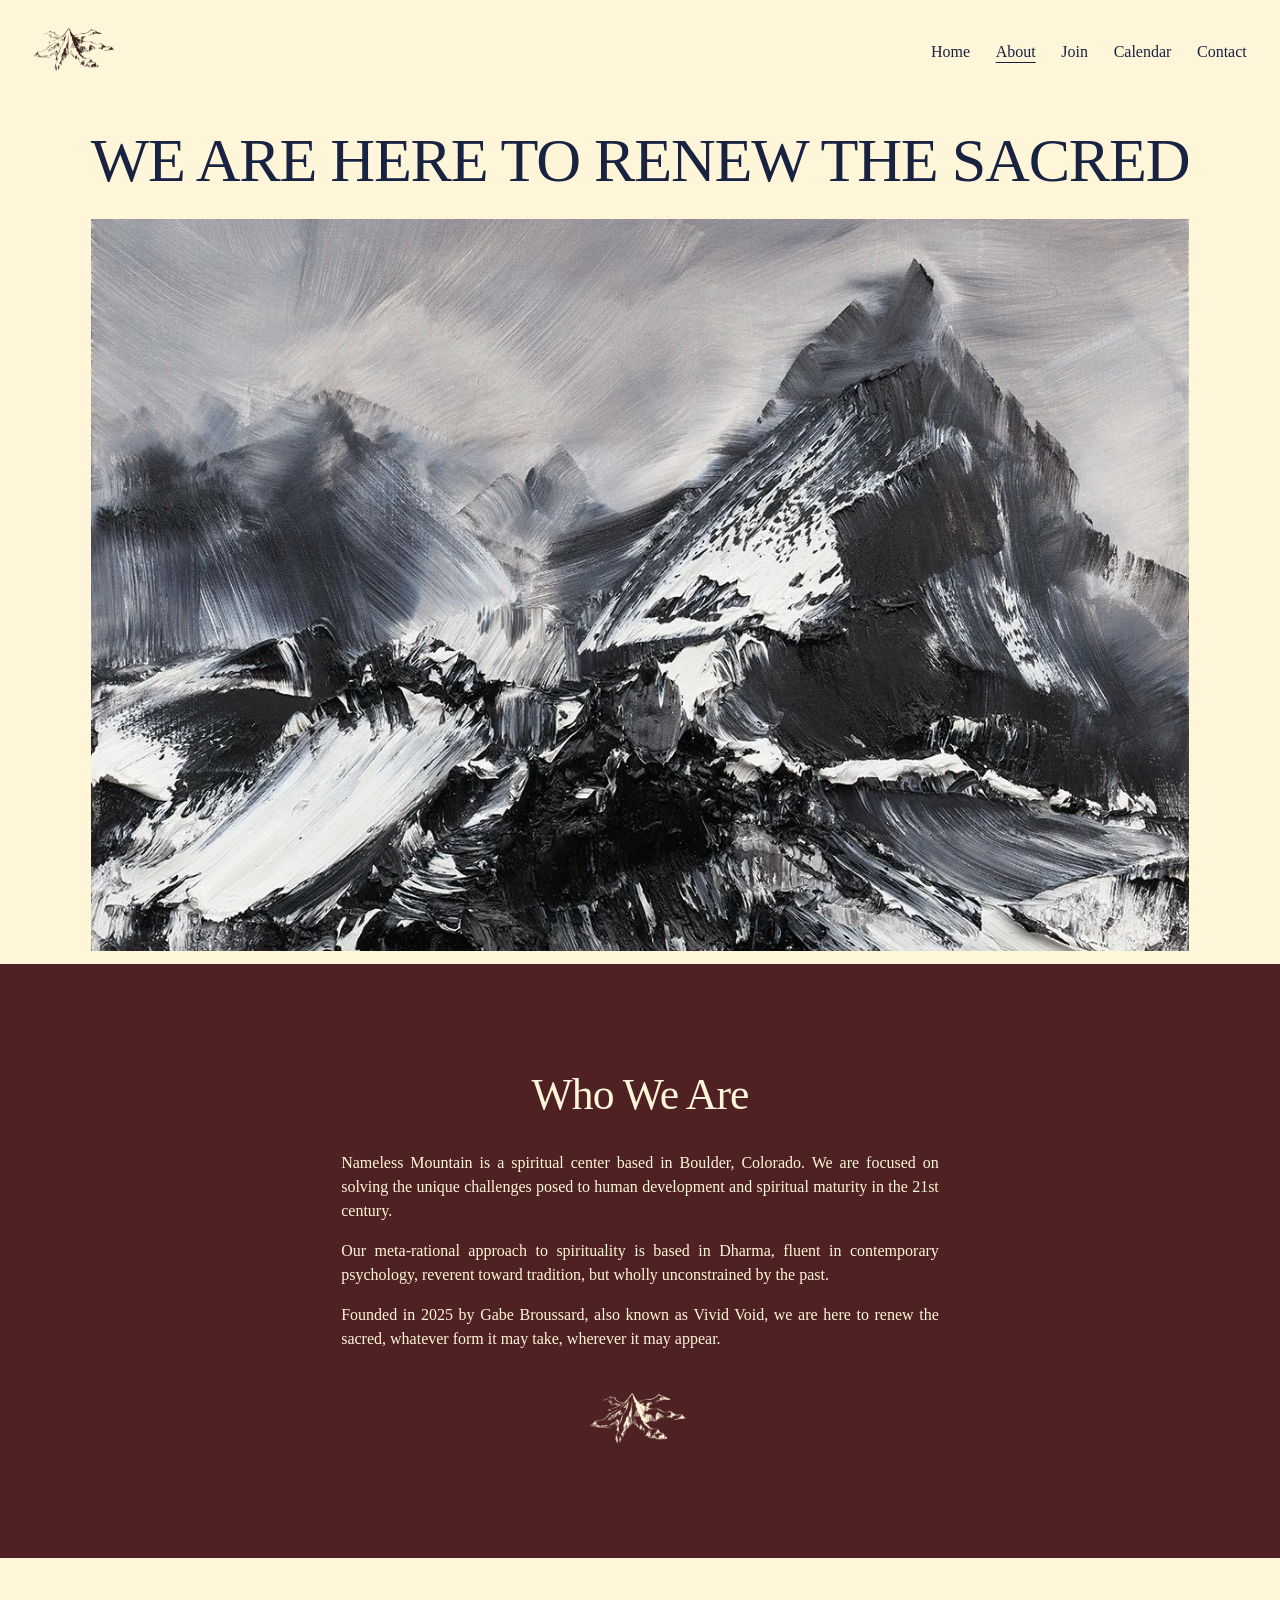
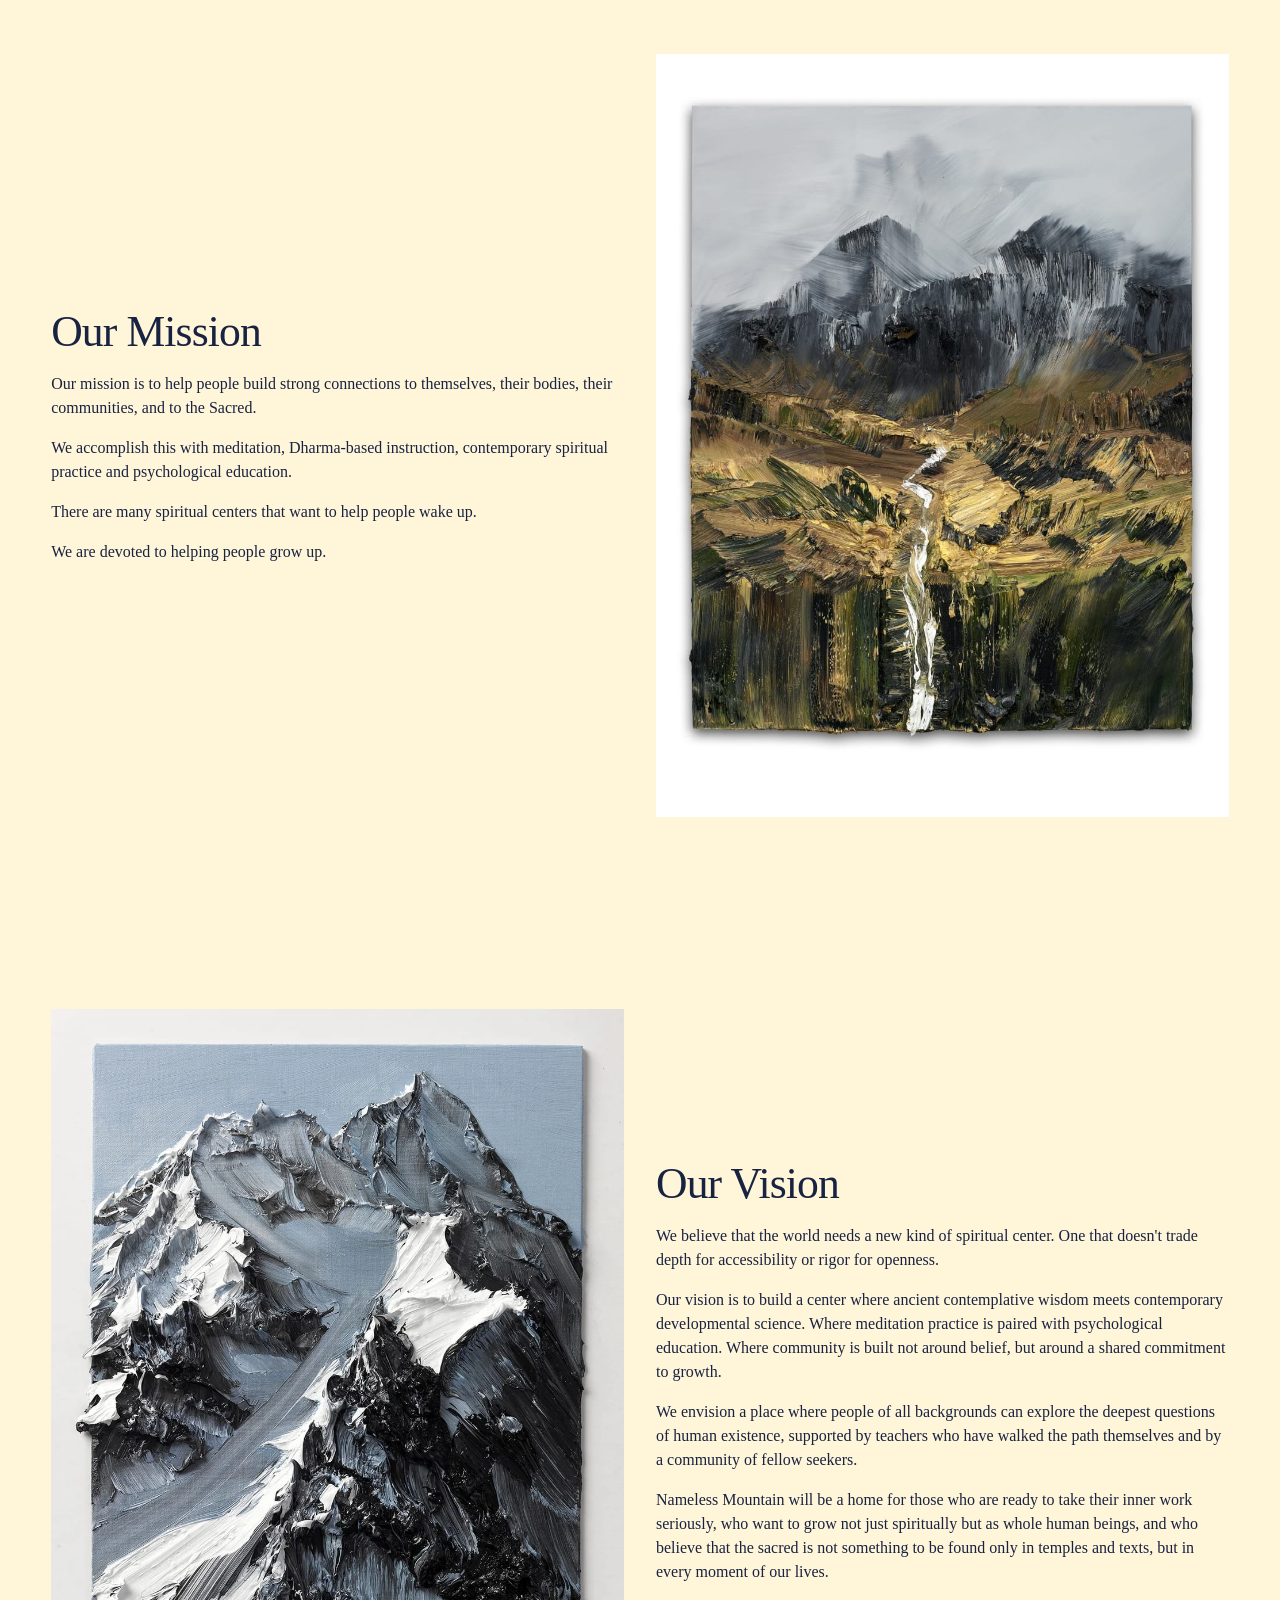
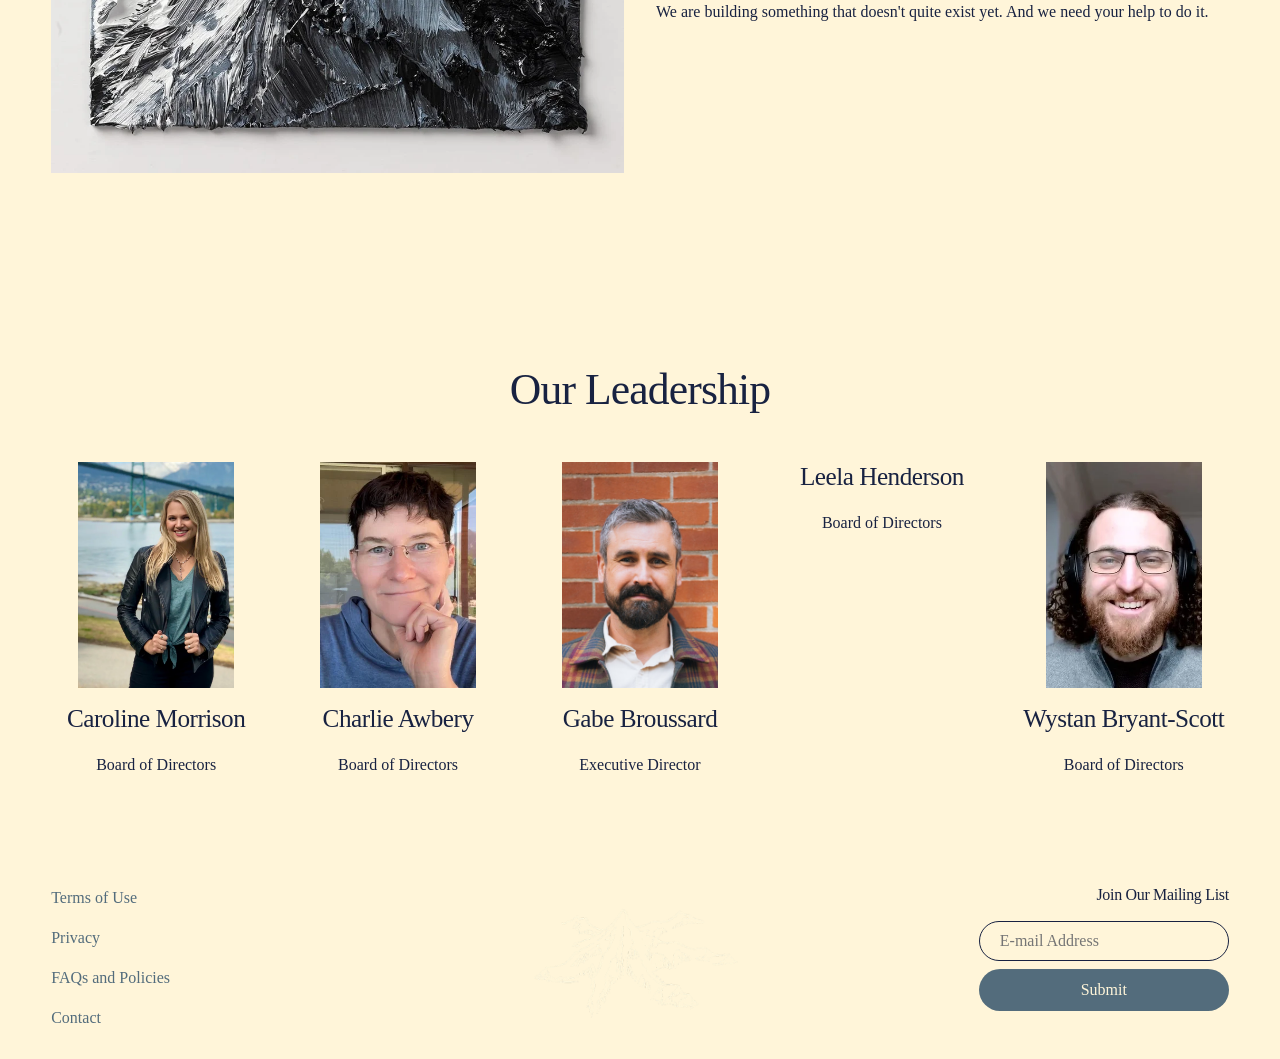
==== commit e3b5825d: "Match Squarespace typography and layout values Use exact Squarespace formulas for heading font-size " ====
--- a/about.html
+++ b/about.html
@@ -46,14 +46,14 @@
 
       <!-- Landscape photo -->
       <section class="section section-white section-pad">
-        <div class="content-wrapper" style="max-width: 991px;">
+        <div class="content-wrapper" style="max-width: 1200px;">
           <img src="images/about-landscape.jpg" alt="Mountain landscape" class="img-cover" style="width: 100%; aspect-ratio: 3/2;">
         </div>
       </section>
 
       <!-- Who We Are -->
       <section class="section section-dark section-height-medium section-pad-xl">
-        <div class="content-wrapper" style="max-width: calc(657px + 2 * var(--site-gutter)); text-align: center;">
+        <div class="content-wrapper" style="max-width: 700px; text-align: center;">
           <h2>Who We Are</h2>
           <div class="text-justify" style="margin-top: 2rem;">
             <p>Nameless Mountain is a spiritual center based in Boulder, Colorado. We are focused on solving the unique challenges posed to human development and spiritual maturity in the 21st century.</p>
@@ -105,7 +105,7 @@
 
       <!-- Our Leadership -->
       <section class="section section-white section-pad-xl">
-        <div class="content-wrapper" style="max-width: calc(657px + 2 * var(--site-gutter));">
+        <div class="content-wrapper">
           <h2 class="text-center" style="margin-bottom: 3rem;">Our Leadership</h2>
           <div class="leadership-grid">
             <div class="leader">
--- a/style.css
+++ b/style.css
@@ -47,7 +47,7 @@
   --heading-font: "Marcellus", serif;
   --body-font: "PT Serif", serif;
   --base-font-size: 16px;
-  --site-max-width: 1500px;
+  --site-max-width: 1400px;
   --site-gutter: 4vw;
   --mobile-gutter: 6vw;
 }
@@ -130,7 +130,7 @@
   margin: 0 auto;
   display: flex;
   align-items: center;
-  padding: 1.8vw var(--site-gutter);
+  padding: 1.8vw 2.6vw;
 }
 
 .header-logo a { display: inline-block; }
@@ -307,12 +307,9 @@
 /* Two-column layout */
 .two-col {
   display: grid;
-  grid-template-columns: 546fr 601fr;
-  gap: 66px;
+  grid-template-columns: 1fr 1fr;
+  gap: 2rem;
   align-items: center;
-  max-width: 1213px;
-  margin-left: auto;
-  margin-right: auto;
 }
 
 .two-col-text { padding: 2rem 0; }
@@ -321,10 +318,7 @@
 .three-col {
   display: grid;
   grid-template-columns: repeat(3, 1fr);
-  gap: 122px;
-  max-width: 1213px;
-  margin-left: auto;
-  margin-right: auto;
+  gap: 2rem;
 }
 
 /* Image styles */
@@ -383,9 +377,9 @@
 }
 
 .btn-secondary {
-  background-color: var(--burgundy);
-  color: #fff;
-  border-color: var(--burgundy);
+  background-color: transparent;
+  color: var(--steel-blue);
+  border-color: var(--steel-blue);
   border-radius: 0;
 }
 
@@ -402,11 +396,11 @@
 .card { text-align: center; }
 .card img {
   width: 100%;
-  max-height: 226px;
+  aspect-ratio: 5/6;
   object-fit: contain;
   margin-bottom: 1rem;
 }
-.card h4 a { text-decoration: underline; text-decoration-thickness: 1px; color: var(--blue-gray); }
+.card h4 a { text-decoration: none; }
 .card h4 a:hover { opacity: 0.7; }
 
 /* Leadership grid */
@@ -438,33 +432,35 @@
 .event-list { display: flex; flex-direction: column; gap: 3rem; }
 
 .event {
-  display: flex;
-  gap: 33px;
+  display: grid;
+  grid-template-columns: 200px auto 1fr;
+  gap: 1.5rem;
   align-items: start;
 }
 
 .event-thumb {
-  width: 464px;
-  min-width: 464px;
-  height: 310px;
+  width: 200px;
+  height: 200px;
   object-fit: cover;
 }
 
 .event-date {
+  text-align: center;
   font-family: var(--heading-font);
-  margin-bottom: 0.5rem;
+  padding-top: 0.25rem;
 }
 
 .event-date .month {
+  display: block;
+  font-size: 0.9rem;
   text-transform: uppercase;
   letter-spacing: 0.05em;
-  font-size: 0.9rem;
 }
 
 .event-date .day {
+  display: block;
   font-size: 2rem;
   line-height: 1.2;
-  margin-left: 0.25rem;
 }
 
 .event-info h3 { margin-bottom: 0.5rem; }
@@ -484,12 +480,11 @@
   display: inline-block;
   font-family: var(--body-font);
   font-weight: 400;
-  font-size: 1rem;
+  font-size: 0.9rem;
   text-decoration: none;
-  color: var(--cream);
-  background-color: var(--steel-blue);
-  padding: 16px 20.8px;
-  border: none;
+  color: inherit;
+  padding: 0.6rem 1.2rem;
+  border: 1px solid;
   border-radius: 300px;
 }
 
@@ -498,8 +493,8 @@
 /* Contact form */
 .contact-grid {
   display: grid;
-  grid-template-columns: 657fr 601fr;
-  gap: 66px;
+  grid-template-columns: 1fr 1fr;
+  gap: 3rem;
   align-items: start;
 }
 
@@ -633,7 +628,6 @@
   .two-col {
     grid-template-columns: 1fr;
     gap: 1.5rem;
-    max-width: none;
   }
 
   .two-col-text { padding: 0; }
@@ -641,7 +635,6 @@
   .three-col {
     grid-template-columns: 1fr;
     gap: 1.5rem;
-    max-width: none;
   }
 
   .section-pad-xl {
